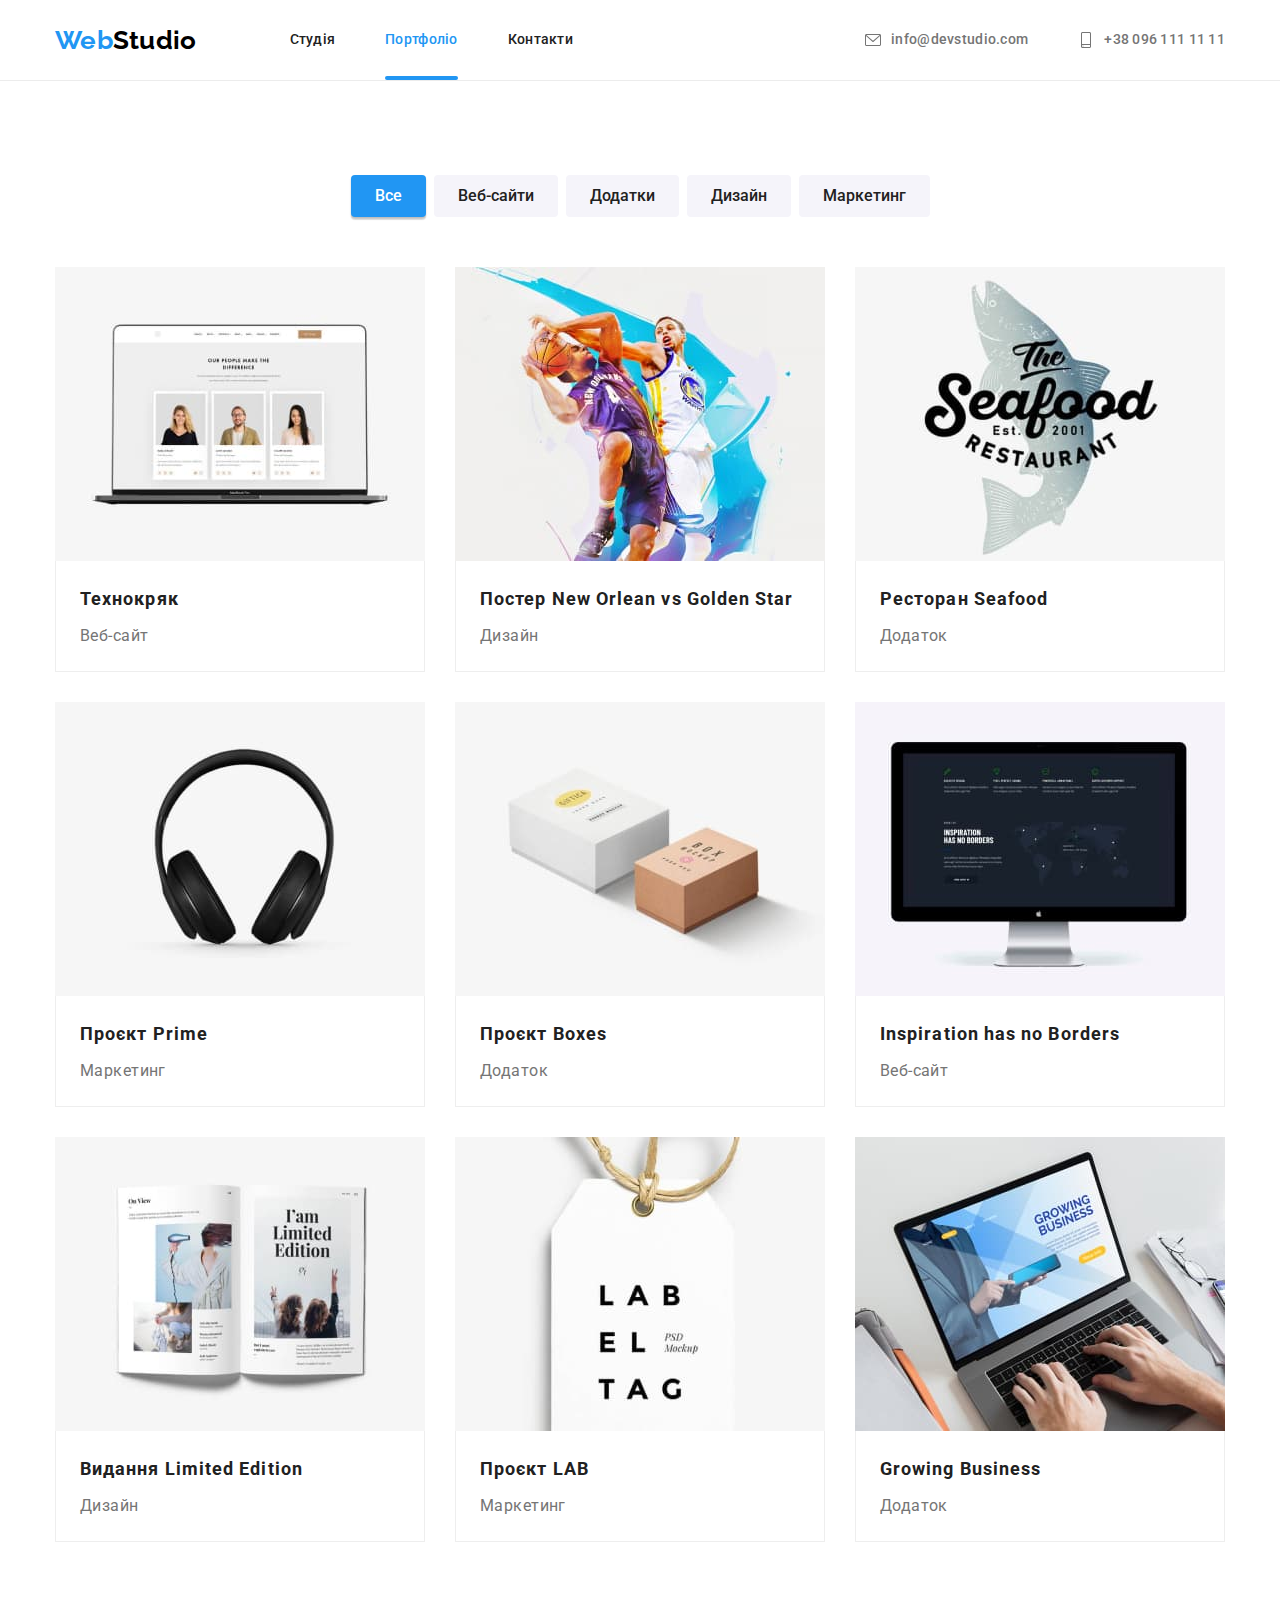
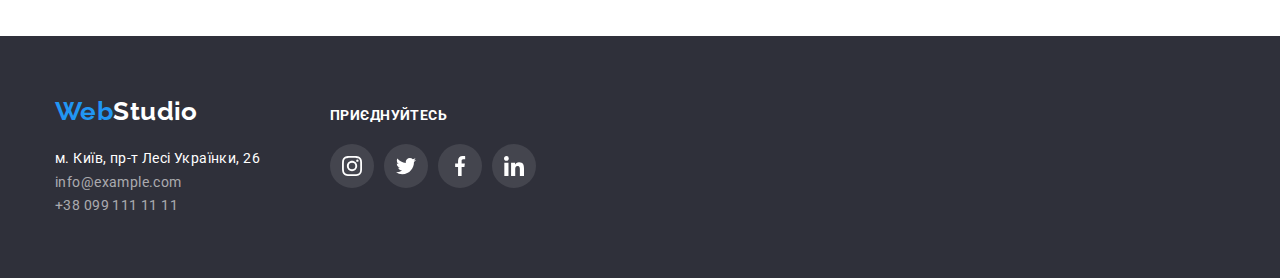
==== portfolio.html @ 021cea31 "створив дз" ====
<!DOCTYPE html>
<html lang="en">
<head>
    <meta charset="UTF-8">
    <meta http-equiv="X-UA-Compatible" content="IE=edge">
    <meta name="viewport" content="width=device-width, initial-scale=1.0">
    <title>Портфолио</title>
    <link href="https://fonts.googleapis.com/css2?family=Raleway:wght@700&family=Roboto:wght@400;500;700;900&display=swap"
        rel="stylesheet">
    <link rel="stylesheet" href="https://cdnjs.cloudflare.com/ajax/libs/modern-normalize/1.1.0/modern-normalize.min.css">
    <link rel="stylesheet" href="./css/styles.css">
</head>
<body>
    <!--Хедер-->
    <header class="header">
        <div class="container flex-head">
            <a href="./" lang="en" class="logo-header"><span class="logo-item">Web</span>Studio</a>
            <nav class="site-nav">
                <ul class="nav list">
                    <li class="item"><a href="./" class="site-navigation-link">Студія</a></li>
                    <li class="item"><a href="./portfolio.html" class="site-navigation-link accent">Портфоліо</a></li>
                    <li class="item"><a href="" class="site-navigation-link">Контакти</a></li>
                </ul>
            </nav>
            <ul class="contact-nav list">
                <li class="item">
                    <a href="mailto:info@devstudio.com" class="contacts">
                        <svg class="contact-icon" width="16" height="16">
                            <use href="./images/sprite.svg#icon-envelope"></use>
                        </svg>
                        <span>info@devstudio.com</span>
                    </a>
                </li>
                <li class="item">
                    <a href="tel:+380961111111" class="contacts">
                        <svg class="contact-icon" width="16" height="16">
                            <use href="./images/sprite.svg#icon-smartphone"></use>
                        </svg>
                        <span>+38 096 111 11 11</span>
                    </a>
                </li>
            </ul>
        </div>
    </header>
    <!--Контент-->
    <main>
       <section class="portfolio-content">
           <div class="container">
            <ul class="filters list">
                <li class="item"><button type="button" class="filter-button current">Все</button></li>
                <li class="item"><button type="button" class="filter-button">Веб-сайти</button></li>
                <li class="item"><button type="button" class="filter-button">Додатки</button></li>
                <li class="item"><button type="button" class="filter-button">Дизайн</button></li>
                <li class="item"><button type="button" class="filter-button">Маркетинг</button></li>
            </ul>
            <ul class="projects list">
                <li class="projects-box">
                    <a href="" class="projects-link">
                        <div class="project-pict">
                            <img src="./images/project-1.jpg" width="370" alt="Проект 1">
                            <div class="project-discr">
                                <p>Технокряк це сучасний майданчик поширення коронавірусу. Компанії використовують цю платформу для цифрового шпигунства та
                                атак на захищені сервери конкурентів.</p>
                            </div>
                        </div>
                        <div class="projects-description">
                            <h2 class="project-title">Технокряк</h2>
                            <p>Веб-сайт</p>
                        </div>   
                    </a>
                    
                </li>
                <li class="projects-box">
                    <a href="" class="projects-link">
                        <div class="project-pict">
                            <img src="./images/project-2.jpg" width="370" alt="Проект 2">
                            <div class="project-discr">
                                <p>Lorem ipsum dolor sit amet consectetur adipisicing elit. Laboriosam ea, aliquid enim veritatis sapiente expedita pariatur ullam et amet.</p>
                            </div>
                        </div>
                        <div class="projects-description">
                            <h2 class="project-title">Постер New Orlean vs Golden Star</h2>
                            <p>Дизайн</p>
                        </div>
                    </a>
                </li>
                <li class="projects-box">
                    <a href="" class="projects-link">
                        <div class="project-pict">
                            <img src="./images/project-3.jpg" width="370" alt="Проект 3">
                            <div class="project-discr">
                                <p>Lorem ipsum dolor sit amet consectetur adipisicing elit. Laboriosam ea, aliquid enim veritatis sapiente expedita pariatur ullam et amet.</p>
                            </div>
                        </div>
                        <div class="projects-description">
                            <h2 class="project-title">Ресторан Seafood</h2>
                            <p>Додаток</p>
                        </div>
                    </a>
                </li>
                <li class="projects-box">
                    <a href="" class="projects-link">
                        <div class="project-pict">
                            <img src="./images/project-4.jpg" width="370" alt="Проект 4">
                            <div class="project-discr">
                                <p>Lorem ipsum dolor sit amet consectetur adipisicing elit. Laboriosam ea, aliquid enim veritatis sapiente expedita pariatur ullam et amet.</p>
                            </div>
                        </div>
                        <div class="projects-description">
                            <h2 class="project-title">Проєкт Prime</h2>
                            <p>Маркетинг</p>
                        </div>
                    </a>
                </li>
                <li class="projects-box">
                    <a href="" class="projects-link">
                        <div class="project-pict">
                            <img src="./images/project-5.jpg" width="370" alt="Проект 5">
                            <div class="project-discr">
                                <p>Lorem ipsum dolor sit amet consectetur adipisicing elit. Laboriosam ea, aliquid enim veritatis sapiente expedita pariatur ullam et amet.</p>
                            </div>
                        </div>
                        <div class="projects-description">
                            <h2 class="project-title">Проєкт Boxes</h2>
                            <p>Додаток</p>
                        </div>
                    </a>
                </li>
                <li class="projects-box">
                    <a href="" class="projects-link">
                        <div class="project-pict">
                            <img src="./images/project-6.jpg" width="370" alt="Проект 6">
                            <div class="project-discr">
                                <p>Lorem ipsum dolor sit amet consectetur adipisicing elit. Laboriosam ea, aliquid enim veritatis sapiente expedita pariatur ullam et amet.</p>
                            </div>
                        </div>
                        <div class="projects-description">
                            <h2 class="project-title">Inspiration has no Borders</h2>
                            <p>Веб-сайт</p>
                        </div>
                    </a>
                </li>
                <li class="projects-box">
                    <a href="" class="projects-link">
                        <div class="project-pict">
                            <img src="./images/project-7.jpg" width="370" alt="Проект 7">
                            <div class="project-discr">
                                <p>Lorem ipsum dolor sit amet consectetur adipisicing elit. Laboriosam ea, aliquid enim veritatis sapiente expedita pariatur ullam et amet.</p>
                            </div>
                        </div>
                        <div class="projects-description">
                            <h2 class="project-title">Видання Limited Edition</h2>
                            <p>Дизайн</p>
                        </div>
                    </a>
                </li>
                <li class="projects-box">
                    <a href="" class="projects-link">
                        <div class="project-pict">
                            <img src="./images/project-8.jpg" width="370" alt="Проект 8">
                            <div class="project-discr">
                                <p>Lorem ipsum dolor sit amet consectetur adipisicing elit. Laboriosam ea, aliquid enim veritatis sapiente expedita pariatur ullam et amet.</p>
                            </div>
                        </div>
                        <div class="projects-description">
                            <h2 class="project-title">Проєкт LAB</h2>
                            <p>Маркетинг</p>
                        </div>
                    </a>
                </li>
                <li class="projects-box">
                    <a href="" class="projects-link">
                        <div class="project-pict">
                            <img src="./images/project-9.jpg" width="370" alt="Проект 9">
                            <div class="project-discr">
                                <p>Lorem ipsum dolor sit amet consectetur adipisicing elit. Laboriosam ea, aliquid enim veritatis sapiente expedita pariatur ullam et amet.</p>
                            </div>
                        </div>
                        <div class="projects-description">
                            <h2 class="project-title">Growing Business</h2>
                            <p>Додаток</p>
                        </div>
                    </a>
                </li>
            </ul>
           </div>
       </section> 
    </main>
    <!--Футер-->
    <footer class="footer">
        <div class="container">
    
            <div>
                <a href="./" lang="en" class="logo-footer"><span class="logo-item">Web</span>Studio</a>
                <address class="address">
                    м. Київ, пр-т Лесі Українки, 26
                    <a href="mailto:info@example.com" class="address-link">info@example.com</a>
                    <a href="tel:+380991111111" class="address-link">+38 099 111 11 11</a>
                </address>
            </div>
            <div class="social">
                <h3 class="social-links-title">приєднуйтесь</h3>
                <ul class="social-links list">
                    <li class="item">
                        <a href="">
                            <svg width="20" height="20">
                                <use href="./images/sprite.svg#icon-instagram"></use>
                            </svg>
                        </a>
                    </li>
                    <li class="item">
                        <a href="">
                            <svg width="20" height="20">
                                <use href="./images/sprite.svg#icon-twitter"></use>
                            </svg>
                        </a>
                    </li>
                    <li class="item">
                        <a href="">
                            <svg width="20" height="20">
                                <use href="./images/sprite.svg#icon-facebook"></use>
                            </svg>
                        </a>
                    </li>
                    <li class="item">
                        <a href="">
                            <svg width="20" height="20">
                                <use href="./images/sprite.svg#icon-linkedin"></use>
                            </svg>
                        </a>
                    </li>
                </ul>
            </div>
    
        </div>
    </footer>
</body>
</html>
---- css/styles.css ----
:root {
  --primary-text-color: #757575;
  --title-text-colot: #212121;
  --accent-color: #2196f3;
  --address-link-color: rgba(255, 255, 255, 0.6);
  --primary-bg-color: #2f303a;
  --secondary-bg-color: #f5f4fa;
  --body-color: #ffffff;
}

html {
  box-sizing: border-box;
}

*,
*::before,
*::after {
  box-sizing: inherit;
}

body {
  background-color: var(--body-color);
  color: var(--primary-text-color);
  font-family: 'roboto', sans-serif;
  font-style: normal;
  font-weight: normal;
  font-size: 14px;
  line-height: 1.71;
  letter-spacing: 0.03em;
}

h1,
h2,
h3,
h4,
h5,
h6,
p {
  margin: 0;
}

.list {
  margin: 0;
  list-style: none;
  padding: 0;
}

.container {
  width: 1200px;
  padding: 0 15px;
  margin: 0 auto;
}

/* Хедер */

.header {
  border-bottom: 1px solid #ececec;

  font-weight: 500;
  font-size: 14px;
  line-height: 1.14;
  letter-spacing: 0.02em;
}

.flex-head {
  display: flex;
  align-items: center;
}

.logo-header {
  color: #000000;
  text-decoration: none;
  font-family: 'Raleway', sans-serif;
  font-weight: 700;
  font-size: 26px;
  line-height: 1.19;
}

.logo-item {
  color: var(--accent-color);
}
/* Навігація */

.site-nav {
  margin-left: 93px;
}

.site-nav .list {
  display: flex;
}

.nav .item:not(:last-child) {
  margin-right: 50px;
}
.nav .item {
  position: relative;
}

.site-navigation-link {
  display: block;
  padding-top: 32px;
  padding-bottom: 32px;

  text-decoration: none;
  color: var(--title-text-colot);

  transition: color 250ms cubic-bezier(0.4, 0, 0.2, 1);
}

.nav .site-navigation-link::after {
  content: '';
  position: absolute;
  bottom: 0;
  left: 0;

  transform: scaleX(0);

  width: 100%;
  height: 4px;
  border-radius: 2px;
  background-color: var(--accent-color);

  transition: transform 250ms cubic-bezier(0.4, 0, 0.2, 1);
}

.nav .site-navigation-link:hover::after {
  transform: scaleX(100%);
}

.accent,
.site-navigation-link:hover,
.site-navigation-link:focus {
  color: var(--accent-color);
}

.site-navigation-link.accent::after {
  content: '';
  position: absolute;
  bottom: 0;
  left: 0;

  transform: scaleX(100%);

  width: 100%;
  height: 4px;
  border-radius: 2px;
  background-color: var(--accent-color);
}

/* Контакти */
.contact-nav {
  display: flex;
  margin-left: auto;
}

.contact-nav .item:not(:last-child) {
  margin-right: 50px;
}

.contacts {
  display: flex;
  align-items: center;
  padding-top: 32px;
  padding-bottom: 32px;

  text-decoration: none;
  color: var(--primary-text-color);
  fill: var(--primary-text-color);

  transition: color 250ms cubic-bezier(0.4, 0, 0.2, 1),
  fill 250ms cubic-bezier(0.4, 0, 0.2, 1);
}

.contacts:hover,
.contacts:focus,
.address-link:hover,
.address-link:focus {
  color: var(--accent-color);
  fill: var(--accent-color);
}

.contact-icon {
  margin-right: 10px;
}

/* Main */
.hero {
  background-color: var(--primary-bg-color);
  background-image: linear-gradient(to right, rgba(47, 48, 58, 0.4), rgba(47, 48, 58, 0.4)),
    url(../images/bg_hero_img.jpg);
  background-repeat: no-repeat;
  background-position: center;
  margin-right: auto;
  margin-left: auto;
  max-width: 1600px;
  height: 600px;
  padding: 200px 0;
  text-align: center;
}

.hero .title {
  max-width: 696px;
  margin: 0 auto 30px;

  color: var(--body-color);
  font-weight: 900;
  font-size: 44px;
  line-height: 1.36;
  letter-spacing: 0.06em;
  text-transform: uppercase;
}

.hero-button {
  background-color: var(--accent-color);
  margin: 0 auto;
  box-shadow: 0px 4px 4px rgba(0, 0, 0, 0.15);
  border-radius: 4px;
  padding: 10px 32px;
  border-width: 0px;

  color: var(--body-color);
  cursor: pointer;
  font-weight: 700;
  font-size: 16px;
  line-height: 1.86;
  letter-spacing: 0.06em;

  transition: background-color 250ms cubic-bezier(0.4, 0, 0.2, 1);
}

.hero-button:hover,
.hero-button:focus {
  background-color: #188ce8;
}

.specifics-list,
.activity-list,
.team-list,
.regular-customers-list {
  display: flex;
}

.specifics-list .item {
  width: calc((100% - 90px) / 4);
}

.specifics-list .item:not(:last-child) {
  margin-right: 30px;
}

.specifics-logo {
  display: flex;
  justify-content: center;
  align-items: center;
  height: 120px;
  background-color: var(--secondary-bg-color);
  border-radius: 4px;
  margin-bottom: 30px;
  background-repeat: no-repeat;
  background-position: center;
}

.title-specifics,
.social-links-title {
  margin-bottom: 10px;

  font-weight: 700;
  font-size: 14px;
  line-height: 1.14;
  color: var(--title-text-colot);
  text-transform: uppercase;
}

.title-activity,
.team-title,
.regular-customers-title {
  margin-bottom: 50px;

  font-weight: 700;
  font-size: 36px;
  line-height: 1.17;
  text-align: center;
  color: var(--title-text-colot);
}

.specifics {
  padding-top: 94px;
}

.team,
.activity,
.regular-customers {
  padding: 94px 0;
}

.activity-list .item {
  position: relative;
  width: calc((100% - 60px) / 3);
}

.activity-list .item:not(:last-child) {
  margin-right: 30px;
}

.item .label {
  display: flex;
  align-items: center;
  justify-content: center;

  position: absolute;
  left: 0;
  bottom: 0;
  width: 100%;
  height: 70px;

  background-color: rgba(47, 48, 58, 0.8);;

  text-transform: uppercase;
  color: #ffffff;
  font-weight: 700;
  line-height: 1.14;
  text-align: center;

}

/* Наша команда */
.team-bg {
  background-color: var(--secondary-bg-color);
}

.team-member {
  width: calc((100% - 90px) / 4);
  background-color: var(--body-color);
  box-shadow: 0px 1px 3px rgba(0, 0, 0, 0.12), 0px 1px 1px rgba(0, 0, 0, 0.14),
    0px 2px 1px rgba(0, 0, 0, 0.2);
  border-radius: 0px 0px 4px 4px;

  font-weight: 400;
  font-size: 16px;
  line-height: 1.19;
  text-align: center;
}

.team-member:not(:last-child) {
  margin-right: 30px;
}

.member-discr {
  padding-top: 30px;
  padding-bottom: 16px;
}

.team-member-title {
  margin-bottom: 10px;

  color: var(--title-text-colot);
  font-weight: 500;
  font-size: 16px;
}

.member-social-links {
 justify-content: center;
 padding-bottom: 30px;

}

.member-social-links a {
  display: flex;
  justify-content: center;
  align-items: center;
  width: 44px;
  height: 44px;
  border-radius: 50%;
  fill: #AFB1B8;

  transition: fill 250ms cubic-bezier(0.4, 0, 0.2, 1),
  background-color 250ms cubic-bezier(0.4, 0, 0.2, 1);
}

.member-social-links a:hover,
.member-social-links a:focus {
  background-color: #2196f3;
  fill: #ffffff;
}

/* Постійні клієнти */
.regular-customers-list .item {
  width: calc((100%-150px) / 6);
}

.item .box {
  display: flex;
  justify-content: center;
  align-items: center;
  height: 92px;
  border: 1px solid #afb1b8;
  border-radius: 4px;
  fill: #afb1b8;

  transition: fill 250ms cubic-bezier(0.4, 0, 0.2, 1),
  border 250ms cubic-bezier(0.4, 0, 0.2, 1);
}

.item .box:hover,
.item .box:focus {
  border: 1px solid #2196f3;
  fill: #2196f3;
}

.regular-customers-list .item:not(:last-child) {
  margin-right: 30px;
}

/* Футер */
.footer {
  padding: 60px 0;
  background-color: var(--primary-bg-color);

  color: var(--body-color);
}

.footer .container {
  display: flex;
}

.logo-footer {
  display: inline-block;
  margin-bottom: 20px;

  color: #ffffff;
  text-decoration: none;
  font-family: 'Raleway', sans-serif;
  font-weight: 700;
  font-size: 26px;
  line-height: 1.19;
}

.address {
  font-style: normal;
}

.address-link {
  display: block;

  text-decoration: none;
  color: var(--address-link-color);

  transition: color 250ms cubic-bezier(0.4, 0, 0.2, 1);
}

.social {
  margin-left: 70px;
}

.social-links-title {
  margin-top: 12px;
  margin-bottom: 20px;

  color: #ffffff;
}

.member-social-links,
.social-links {
  display: flex;
}

.member-social-links .item:not(:last-child),
.social-links .item:not(:last-child) {
  margin-right: 10px;
}

.social a {
  display: flex;
  justify-content: center;
  align-items: center;
  width: 44px;
  height: 44px;
  border-radius: 50%;
  background-color: rgba(255, 255, 255, 0.1);
  fill: #ffffff;

  transition: background-color 250ms cubic-bezier(0.4, 0, 0.2, 1);
}

.social a:hover,
.social a:focus {
  background-color: var(--accent-color)
}

/* Модальне вікно */

.backdrop {
  position: fixed;
  left: 0;
  top: 0;
  width: 100%;
  height: 100%;
  opacity: 1;

  background-color: rgba(0, 0, 0, 0.5);

  transition: opacity 250ms cubic-bezier(0.4, 0, 0.2, 1);
}

.modal {
  position: absolute;
  left: 50%;
  top: 50%;
  transform: translate(-50%, -50%) scale(1);

  min-width: 528px;
  height: 581px;
  background-color: #FFFFFF;
  box-shadow: 0px 1px 3px rgba(0, 0, 0, 0.12),
    0px 1px 1px rgba(0, 0, 0, 0.14),
    0px 2px 1px rgba(0, 0, 0, 0.2);
  border-radius: 4px;

  transition: transform 250ms cubic-bezier(0.4, 0, 0.2, 1);
}

.is-hidden {
  opacity: 0;
  pointer-events: none;
  
}

.backdrop.is-hidden .modal {
  transform: translate(-50%, -50%) scale(0.5);
}

.close-button {
  position: absolute;
  top: 8px;
  right: 8px;
  overflow: hidden;

  width: 30px;
  height: 30px;
  border-radius: 50%;
}

.close-modal {
  border: 0;
  padding: 0;
  background-color: #fff;
  cursor: pointer;

  fill: #000000

  transition: fill 250ms cubic-bezier(0.4, 0, 0.2, 1);
}

.close-modal:hover,
.close-modal:focus {
  fill: var(--accent-color);
}

/* Портфоліо */

.portfolio-content {
  padding: 94px 0;
}

.filters {
  display: flex;
  justify-content: center;
  margin-bottom: 50px;
}

.filters .item:not(:first-child) {
  margin-left: 8px;
}

.filter-button {
  background-color: var(--secondary-bg-color);
  border-radius: 4px;
  border-color: transparent;
  padding: 6px 22px;

  font-family: roboto;
  color: var(--title-text-colot);
  font-weight: 500;
  font-size: 16px;
  line-height: 1.62;
  text-align: center;
  cursor: pointer;

  transition: color 250ms cubic-bezier(0.4, 0, 0.2, 1),
  background-color 250ms cubic-bezier(0.4, 0, 0.2, 1),
  box-shadow 250ms cubic-bezier(0.4, 0, 0.2, 1);
}

.filter-button:hover,
.filter-button:focus {
  background-color: var(--accent-color);
  color: #ffffff;
  box-shadow: 0px 3px 1px rgba(0, 0, 0, 0.1), 0px 1px 2px rgba(0, 0, 0, 0.08),
    0px 2px 2px rgba(0, 0, 0, 0.12);
}

.filter-button.current {
  background-color: var(--accent-color);
  color: #ffffff;
  box-shadow: 0px 3px 1px rgba(0, 0, 0, 0.1),
  0px 1px 2px rgba(0, 0, 0, 0.08),
  0px 2px 2px rgba(0, 0, 0, 0.12);
}

.projects {
  display: flex;
  flex-wrap: wrap;

  font-weight: 400;
  font-size: 16px;
  line-height: 1.87;
}

.projects-box {
  width: calc((100% - 60px) / 3);
  margin-bottom: 30px;

  transition: box-shadow 250ms cubic-bezier(0.4, 0, 0.2, 1);
}

.projects-box:not(:nth-child(3n)) {
  margin-right: 30px;
}

.projects-box:nth-last-child(-n + 3) {
  margin-bottom: 0;
}

img {
  display: block;
}

.project-pict {
  position: relative;
  overflow: hidden;
}

.project-discr {
  position: absolute;
  left: 0;
  top: 100%;

  width: 100%;
  height: 100%;
  padding: 63px 24px;
  background-color: rgba(33, 150, 243, 0.9);

  color: #ffffff;
  font-size: 18px;
  line-height: 1.56;

  transition-property: transform;
  transition-timing-function: cubic-bezier(0.4, 0, 0.2, 1);
  transition-duration: 250ms;
}

.projects-box:focus .project-discr,
.projects-box:hover .project-discr {
  transform: translateY(-100%);
}

.projects-description {
  padding: 20px 24px;
  border-bottom: 1px solid #eeeeee;
  border-left: 1px solid #eeeeee;
  border-right: 1px solid #eeeeee;
}

.project-title {
  margin-bottom: 4px;

  color: var(--title-text-colot);
  font-weight: 700;
  font-size: 18px;
  line-height: 2;
  letter-spacing: 0.06em;
}

.projects-link {
  text-decoration: none;
  color: var(--primary-text-color);
}

.projects-box:hover,
.projects-box:focus {
  box-shadow: 0px 1px 1px rgba(0, 0, 0, 0.12), 0px 4px 4px rgba(0, 0, 0, 0.06),
    1px 4px 6px rgba(0, 0, 0, 0.16);
}
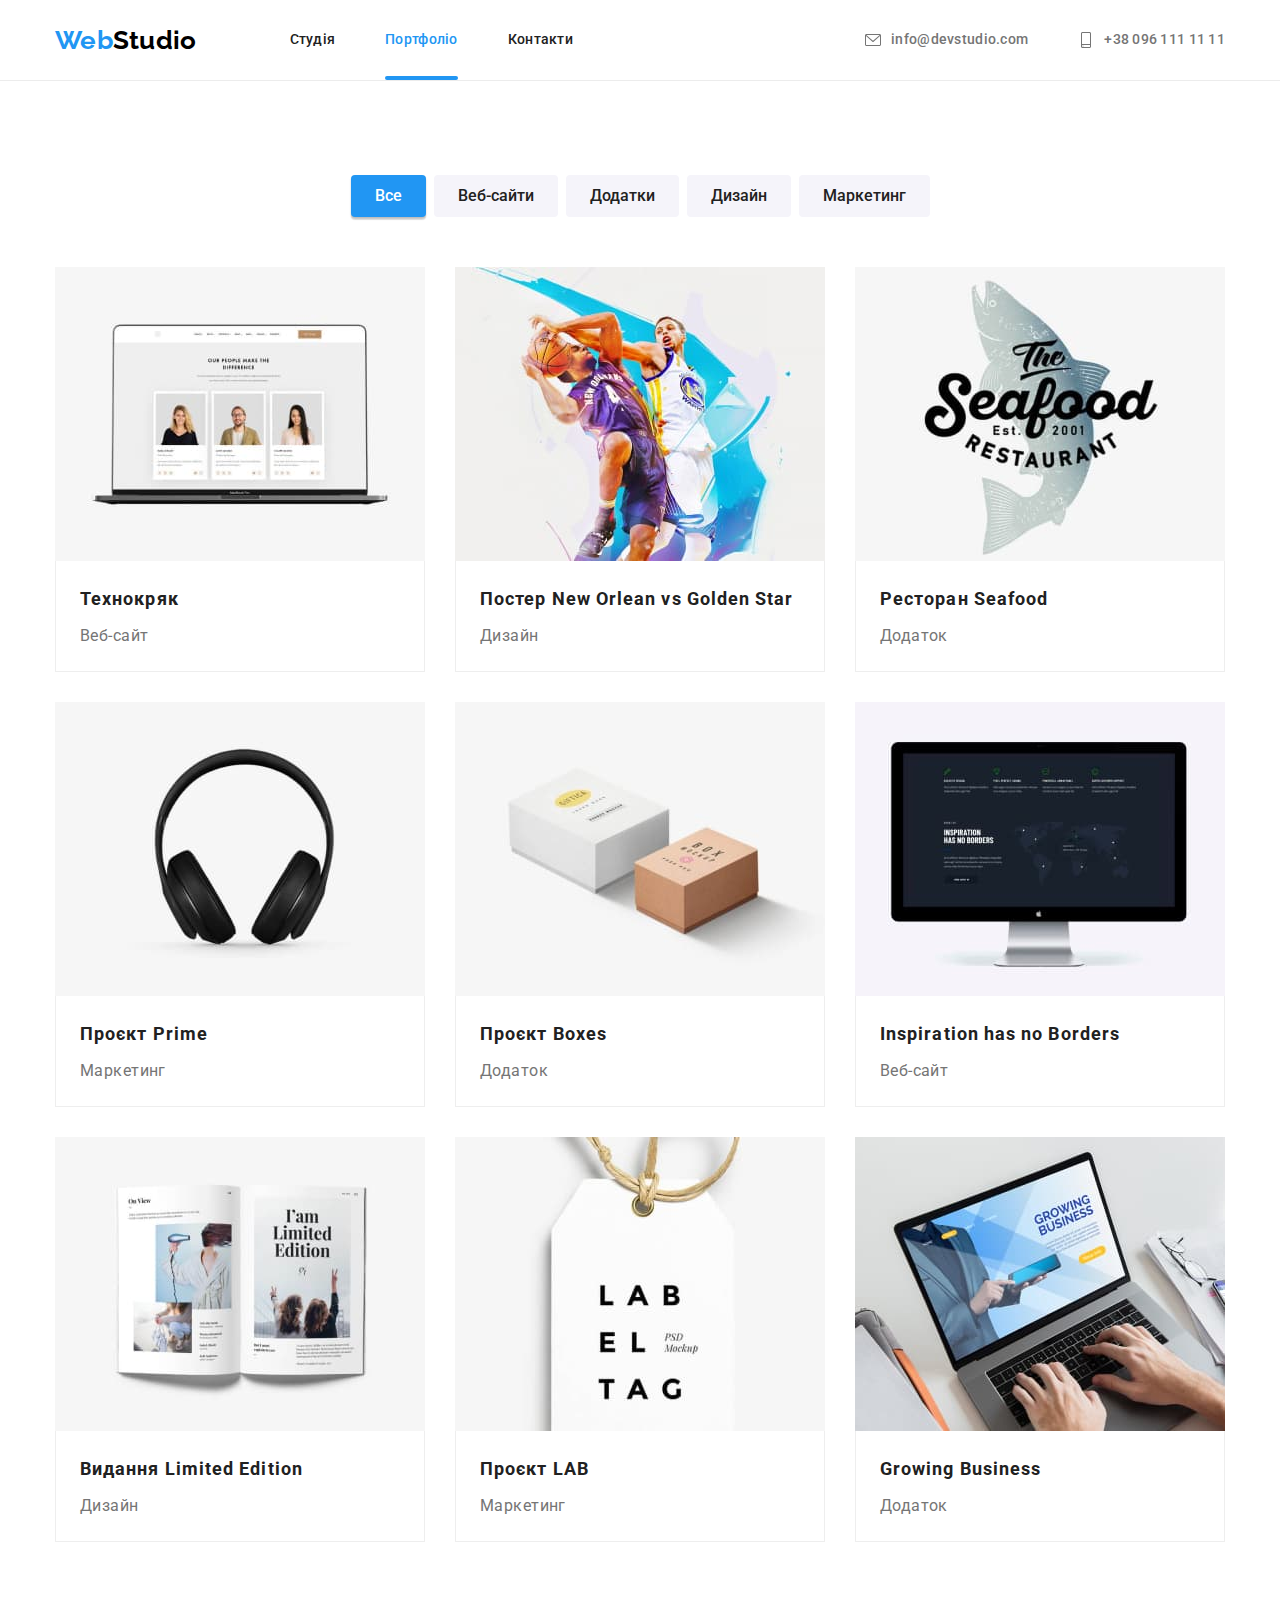
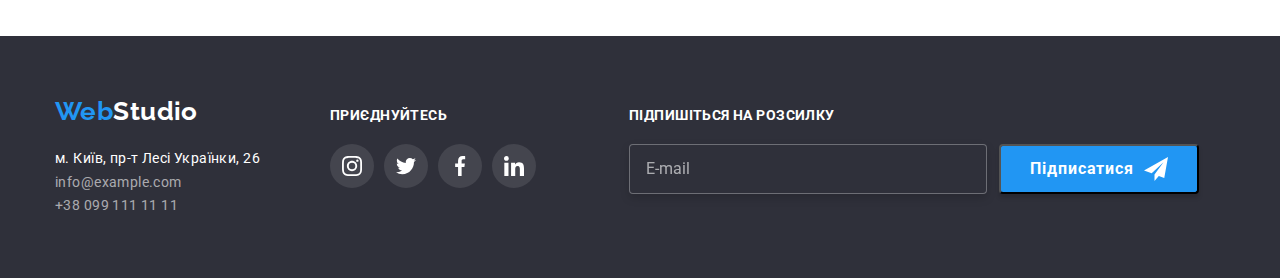
==== commit 1a581fd6: "Заняття 11" ====
--- a/portfolio.html
+++ b/portfolio.html
@@ -231,6 +231,18 @@
                     </li>
                 </ul>
             </div>
+            <form class="subscription-form">
+                <h3 class="subscription-title">підпишіться на розсилку</h3>
+                <div class="sub-input">
+                    <input type="email" name="subscription-mail" id="sub-mail" placeholder="E-mail">
+                    <button type="submit">
+                        Підписатися
+                        <svg class="icon-send" width="24" height="24">
+                            <use href="./images/icons.svg#icon-send"></use>
+                        </svg>
+                    </button>
+                </div>
+            </form>
     
         </div>
     </footer>
--- a/css/styles.css
+++ b/css/styles.css
@@ -261,7 +261,8 @@
 }
 
 .title-specifics,
-.social-links-title {
+.social-links-title,
+.subscription-title {
   margin-bottom: 10px;
 
   font-weight: 700;
@@ -452,7 +453,8 @@
   margin-left: 70px;
 }
 
-.social-links-title {
+.social-links-title,
+.subscription-title {
   margin-top: 12px;
   margin-bottom: 20px;
 
@@ -487,6 +489,46 @@
   background-color: var(--accent-color)
 }
 
+.subscription-form {
+  margin-left: 93px;
+}
+
+.sub-input {
+  display: flex;
+}
+
+.sub-input input {
+  width: 358px;
+  height: 50px;
+  padding: 15px 16px;
+  border: 1px solid rgba(255, 255, 255, 0.3);
+  filter: drop-shadow(0px 4px 4px rgba(0, 0, 0, 0.15));
+  border-radius: 4px;
+  background-color: var(--primary-bg-color);
+
+  font-size: 16px;
+  line-height: 1.25;
+  color: rgba(255, 255, 255, 0.6);
+}
+
+.sub-input input::placeholder {
+ 
+  font-size: 16px;
+  line-height: 1.25;
+  color: rgba(255, 255, 255, 0.6);
+}
+
+.sub-input button {
+  width: 200px;
+  padding: 10px 0px;
+  margin-left: 12px;
+}
+
+.icon-send {
+  margin-left: 10px;
+}
+
+
 /* Модальне вікно */
 
 .backdrop {
@@ -509,7 +551,7 @@
   transform: translate(-50%, -50%) scale(1);
 
   min-width: 528px;
-  height: 581px;
+  /* height: 581px; */
   background-color: #FFFFFF;
   box-shadow: 0px 1px 3px rgba(0, 0, 0, 0.12),
     0px 1px 1px rgba(0, 0, 0, 0.14),
@@ -546,7 +588,7 @@
   background-color: #fff;
   cursor: pointer;
 
-  fill: #000000
+  fill: #000000;
 
   transition: fill 250ms cubic-bezier(0.4, 0, 0.2, 1);
 }
@@ -554,6 +596,121 @@
 .close-modal:hover,
 .close-modal:focus {
   fill: var(--accent-color);
+}
+
+.modal-form {
+  display: flex;
+  flex-direction: column;
+  padding: 40px;
+}
+
+.modal-form b {
+  margin-bottom: 12px;
+  
+  font-size: 20px;
+  line-height: 1.15;
+  text-align: center;
+  
+  color: var(--title-text-colot);
+}
+
+.modal-form textarea {
+  resize: none;
+  padding: 12px 16px;
+  border: 1px solid rgba(33, 33, 33, 0.2);
+  border-radius: 4px;
+  background-color: #fff;
+}
+
+.user-name label,
+.user-email label,
+.phone-number label,
+.comment label {
+  margin-bottom: 4px;
+}
+
+.user-name input,
+.phone-number input,
+.user-email input {
+  height: 40px;
+  border: 1px solid rgba(33, 33, 33, 0.2);
+  border-radius: 4px;
+}
+
+.user-name,
+.phone-number,
+.user-email,
+.comment {
+  display: flex;
+  flex-direction: column;
+  margin-bottom: 10px;
+
+  font-size: 12px;
+  line-height: 1.18;
+  letter-spacing: 0.01em;
+}
+
+.comment {
+  margin-bottom: 20px;
+}
+
+.comment textarea::placeholder {
+  letter-spacing: 0.01em;
+  
+  color: rgba(117, 117, 117, 0.5);
+}
+
+.license {
+  display: flex;
+  align-items: center;
+  justify-content: center;
+  margin-bottom: 30px;
+}
+
+.license input [type="checkbox"] {
+  margin-right: 10px;
+}
+
+.license label {
+  margin-left: 8px;
+}
+
+.license a {
+  color: var(--accent-color);
+}
+
+.sub-input button,
+.modal-form button[type="submit"] {
+  display: flex;
+  align-items: center;
+  justify-content: center;
+  width: 200px;
+  height: 50px;
+  
+  background-color: var(--accent-color);
+  box-shadow: 0px 4px 4px rgba(0, 0, 0, 0.15);
+  border-radius: 4px;
+
+  font-weight: 700;
+  font-size: 16px;
+  line-height: 1.88;
+  letter-spacing: 0.06em;
+  color: #ffffff;
+
+  transition: background-color 250ms cubic-bezier(0.4, 0, 0.2, 1);
+}
+
+.modal-form button[type="submit"] {
+  margin-right: auto;
+  margin-left: auto;
+
+}
+
+.sub-input button:hover,
+.sub-input button:focus,
+.modal-form button[type="submit"]:hover,
+.modal-form button[type="submit"]:focus {
+  background: #188CE8;
 }
 
 /* Портфоліо */
